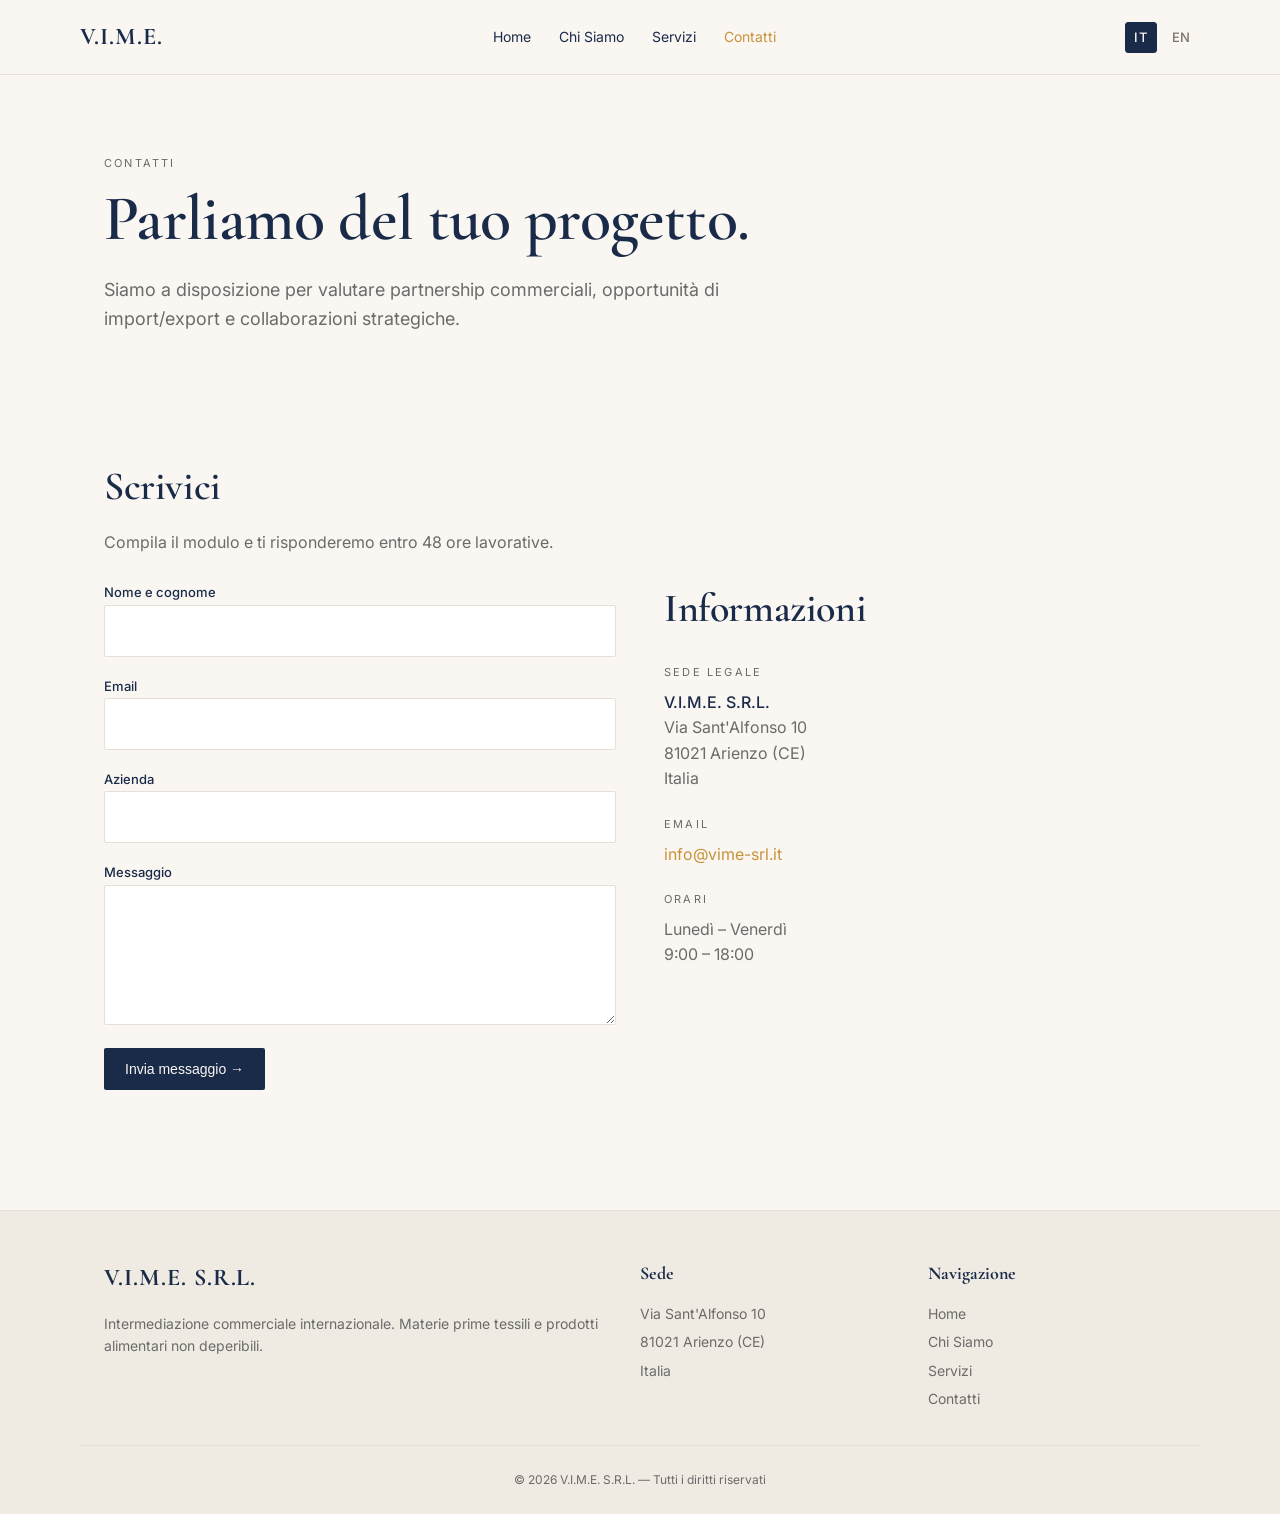
==== contatti.html @ bdb4779a "Add files via upload" ====
<!doctype html>
<html lang="it">
<head>
<meta charset="utf-8" />
<meta name="viewport" content="width=device-width, initial-scale=1" />
<title>Contatti — V.I.M.E. S.R.L.</title>
<meta name="description" content="Contatta V.I.M.E. S.R.L. per opportunità di import/export internazionale. Sede ad Arienzo (CE), Italia." />
<link rel="stylesheet" href="styles.css" />
</head>
<body>

<header class="site-header">
  <div class="container nav">
    <a href="index.html" class="brand">V.I.M.E.</a>
    <nav class="nav-links">
      <a href="index.html">Home</a>
      <a href="chi-siamo.html">Chi Siamo</a>
      <a href="servizi.html">Servizi</a>
      <a href="contatti.html" class="active">Contatti</a>
    </nav>
    <div class="lang-switch"><span class="lang-active">IT</span><a href="en/contact.html">EN</a></div>
  </div>
</header>

<section class="block" style="padding-top:80px; padding-bottom:40px;">
  <div class="container">
    <p class="eyebrow">Contatti</p>
    <h1 class="serif h1" style="margin-top:12px;">Parliamo del tuo progetto.</h1>
    <p class="muted" style="margin-top:24px; font-size:18px; max-width:640px;">Siamo a disposizione per valutare partnership commerciali, opportunità di import/export e collaborazioni strategiche.</p>
  </div>
</section>

<section class="block">
  <div class="container split">
    <div>
      <h2 class="serif h2">Scrivici</h2>
      <p class="muted" style="margin-top:12px; margin-bottom:24px;">Compila il modulo e ti risponderemo entro 48 ore lavorative.</p>
      <form class="form" onsubmit="event.preventDefault(); alert('Grazie! Ti ricontatteremo a breve.');">
        <div>
          <label for="nome">Nome e cognome</label>
          <input id="nome" type="text" required />
        </div>
        <div>
          <label for="email">Email</label>
          <input id="email" type="email" required />
        </div>
        <div>
          <label for="azienda">Azienda</label>
          <input id="azienda" type="text" />
        </div>
        <div>
          <label for="msg">Messaggio</label>
          <textarea id="msg" required></textarea>
        </div>
        <button type="submit" class="btn btn-primary" style="justify-self:start;">Invia messaggio →</button>
      </form>
    </div>
    <div>
      <h2 class="serif h2">Informazioni</h2>
      <div style="margin-top:24px;">
        <div style="margin-bottom:24px;">
          <p class="eyebrow">Sede legale</p>
          <p style="margin-top:8px; color:var(--primary); font-weight:500;">V.I.M.E. S.R.L.</p>
          <p class="muted">Via Sant'Alfonso 10<br/>81021 Arienzo (CE)<br/>Italia</p>
        </div>
        <div style="margin-bottom:24px;">
          <p class="eyebrow">Email</p>
          <p style="margin-top:8px;"><a href="mailto:info@vime-srl.it" style="color:var(--accent);">info@vime-srl.it</a></p>
        </div>
        <div>
          <p class="eyebrow">Orari</p>
          <p class="muted" style="margin-top:8px;">Lunedì – Venerdì<br/>9:00 – 18:00</p>
        </div>
      </div>
    </div>
  </div>
</section>

<footer class="site-footer">
  <div class="container grid">
    <div>
      <div class="brand" style="margin-bottom:12px;">V.I.M.E. S.R.L.</div>
      <p>Intermediazione commerciale internazionale. Materie prime tessili e prodotti alimentari non deperibili.</p>
    </div>
    <div>
      <h4>Sede</h4>
      <p>Via Sant'Alfonso 10</p>
      <p>81021 Arienzo (CE)</p>
      <p>Italia</p>
    </div>
    <div>
      <h4>Navigazione</h4>
      <a href="index.html">Home</a>
      <a href="chi-siamo.html">Chi Siamo</a>
      <a href="servizi.html">Servizi</a>
      <a href="contatti.html">Contatti</a>
    </div>
  </div>
  <div class="container copyright">© 2026 V.I.M.E. S.R.L. — Tutti i diritti riservati</div>
</footer>

</body>
</html>
---- styles.css ----
@import url('https://fonts.googleapis.com/css2?family=Cormorant+Garamond:wght@500;600;700&family=Inter:wght@400;500;600&display=swap');

:root {
  --bg: #faf7f2;
  --card: #ffffff;
  --primary: #1a2b4a;
  --primary-fg: #faf7f2;
  --muted: #6b6b6b;
  --border: #e6e0d6;
  --accent: #c8923a;
  --secondary: #f0ebe2;
}

* { box-sizing: border-box; margin: 0; padding: 0; }
html { scroll-behavior: smooth; }
body {
  font-family: 'Inter', system-ui, sans-serif;
  background: var(--bg);
  color: #1d1d1d;
  line-height: 1.6;
  -webkit-font-smoothing: antialiased;
}
img { max-width: 100%; height: auto; display: block; }
a { color: inherit; text-decoration: none; }

.serif { font-family: 'Cormorant Garamond', serif; font-weight: 600; letter-spacing: -0.01em; }
.container { max-width: 1120px; margin: 0 auto; padding: 0 24px; }
.muted { color: var(--muted); }
.eyebrow { font-size: 11px; letter-spacing: 0.2em; text-transform: uppercase; color: var(--muted); }

/* Header */
.site-header {
  position: sticky; top: 0; z-index: 50;
  background: rgba(250,247,242,0.9);
  backdrop-filter: blur(8px);
  border-bottom: 1px solid var(--border);
}
.nav { display: flex; align-items: center; justify-content: space-between; padding: 18px 0; }
.brand { font-family: 'Cormorant Garamond', serif; font-size: 24px; color: var(--primary); font-weight: 700; letter-spacing: 0.04em; }
.nav-links { display: flex; gap: 28px; font-size: 14px; }
.nav-links a { color: var(--primary); transition: color .2s; }
.nav-links a:hover, .nav-links a.active { color: var(--accent); }

/* Buttons */
.btn { display: inline-flex; align-items: center; gap: 8px; padding: 12px 20px; border-radius: 2px; font-size: 14px; font-weight: 500; transition: all .2s; cursor: pointer; border: 1px solid transparent; }
.btn-primary { background: var(--primary); color: var(--primary-fg); }
.btn-primary:hover { background: #243a63; }
.btn-outline { border-color: rgba(26,43,74,0.2); color: var(--primary); }
.btn-outline:hover { background: var(--secondary); }
.btn-accent { background: var(--accent); color: #fff; }
.btn-accent:hover { background: #b07f2c; }

/* Hero */
.hero { position: relative; overflow: hidden; }
.hero-bg { position: absolute; inset: 0; }
.hero-bg img { width: 100%; height: 100%; object-fit: cover; }
.hero-overlay { position: absolute; inset: 0; background: linear-gradient(to right, var(--bg), rgba(250,247,242,0.85) 50%, rgba(250,247,242,0.3)); }
.hero-inner { position: relative; padding: 120px 0 160px; }
.tag { display: inline-flex; align-items: center; gap: 8px; font-size: 11px; letter-spacing: 0.2em; text-transform: uppercase; background: rgba(200,146,58,0.2); color: #6b4a14; padding: 6px 12px; border-radius: 2px; }
.tag .dot { width: 6px; height: 6px; border-radius: 50%; background: var(--accent); }
.h1 { font-size: clamp(40px, 6vw, 64px); line-height: 1.05; color: var(--primary); max-width: 720px; margin-top: 24px; }
.hero p.lead { margin-top: 24px; font-size: 18px; color: var(--muted); max-width: 480px; }
.hero-actions { margin-top: 32px; display: flex; gap: 12px; flex-wrap: wrap; }

/* Sections */
section.block { padding: 80px 0; }
.h2 { font-size: clamp(30px, 4vw, 40px); color: var(--primary); }
.h3 { font-size: 22px; color: var(--primary); }

/* Grid */
.grid { display: grid; gap: 24px; }
.grid-2 { grid-template-columns: repeat(2, 1fr); }
.grid-3 { grid-template-columns: repeat(3, 1fr); }
.grid-4 { grid-template-columns: repeat(4, 1fr); }
@media (max-width: 860px) { .grid-2, .grid-3, .grid-4 { grid-template-columns: 1fr; } }

.card {
  background: var(--card); border: 1px solid var(--border);
  padding: 24px; border-radius: 2px; transition: border-color .2s;
}
.card:hover { border-color: var(--accent); }
.card .icon { width: 40px; height: 40px; display: grid; place-items: center; background: rgba(26,43,74,0.05); border-radius: 2px; margin-bottom: 16px; color: var(--primary); }
.card p { font-size: 14px; color: var(--muted); margin-top: 8px; }

.split { display: grid; grid-template-columns: 1fr 1fr; gap: 48px; align-items: center; }
@media (max-width: 860px) { .split { grid-template-columns: 1fr; } }

/* Stats */
.stats { background: var(--primary); color: var(--primary-fg); }
.stats .grid { padding: 60px 0; text-align: center; }
.stat-k { font-family: 'Cormorant Garamond', serif; font-size: 48px; color: var(--accent); font-weight: 600; }
.stat-v { margin-top: 8px; font-size: 14px; color: rgba(250,247,242,0.7); }

/* CTA */
.cta { background: rgba(240,235,226,0.5); border: 1px solid var(--border); padding: 48px; border-radius: 2px; display: flex; justify-content: space-between; align-items: center; gap: 24px; flex-wrap: wrap; }

/* Before/After */
.ba-card { padding: 32px; border-radius: 2px; }
.ba-old { border: 1px solid var(--border); background: var(--card); }
.ba-new { border: 1px solid var(--accent); background: rgba(200,146,58,0.08); }
.ba-card ul { list-style: none; margin-top: 16px; font-size: 14px; color: var(--muted); }
.ba-card li { padding: 4px 0; }

/* Pillar list */
.pillar { border-left: 2px solid var(--accent); padding-left: 24px; }
.pillar h3 { font-family: 'Cormorant Garamond', serif; font-size: 24px; color: var(--primary); }
.pillar p { margin-top: 6px; color: var(--muted); }

/* Form */
.form { display: grid; gap: 16px; max-width: 560px; }
.form label { font-size: 13px; color: var(--primary); font-weight: 500; }
.form input, .form textarea {
  width: 100%; padding: 12px 14px; border: 1px solid var(--border);
  background: var(--card); border-radius: 2px; font: inherit; color: inherit;
}
.form input:focus, .form textarea:focus { outline: 2px solid var(--accent); outline-offset: -1px; }
.form textarea { min-height: 140px; resize: vertical; }

/* Footer */
.site-footer { border-top: 1px solid var(--border); background: var(--secondary); padding: 48px 0 24px; margin-top: 40px; font-size: 14px; }
.site-footer .grid { grid-template-columns: 2fr 1fr 1fr; gap: 40px; }
@media (max-width: 860px) { .site-footer .grid { grid-template-columns: 1fr; } }
.site-footer h4 { font-family: 'Cormorant Garamond', serif; color: var(--primary); font-size: 18px; margin-bottom: 12px; }
.site-footer p, .site-footer a { color: var(--muted); display: block; padding: 3px 0; }
.copyright { text-align: center; margin-top: 32px; padding-top: 24px; border-top: 1px solid var(--border); color: var(--muted); font-size: 12px; }

.bullet-list { list-style: none; margin-top: 24px; }
.bullet-list li { display: flex; align-items: center; gap: 12px; padding: 6px 0; }
.bullet-list .dot { width: 8px; height: 8px; border-radius: 50%; background: var(--accent); flex-shrink: 0; }

/* Language switcher */
.lang-switch{display:inline-flex;gap:6px;align-items:center;margin-left:20px;font-size:13px;font-weight:500;letter-spacing:.05em}
.lang-switch a{color:#7a7468;text-decoration:none;padding:4px 8px;border:1px solid transparent;border-radius:3px;transition:all .15s}
.lang-switch a:hover{color:#1a2b4a;border-color:#1a2b4a}
.lang-switch .lang-active{padding:4px 8px;border:1px solid #1a2b4a;border-radius:3px;color:#1a2b4a;background:#1a2b4a;color:#faf7f2}
.site-header .nav{flex-wrap:wrap}
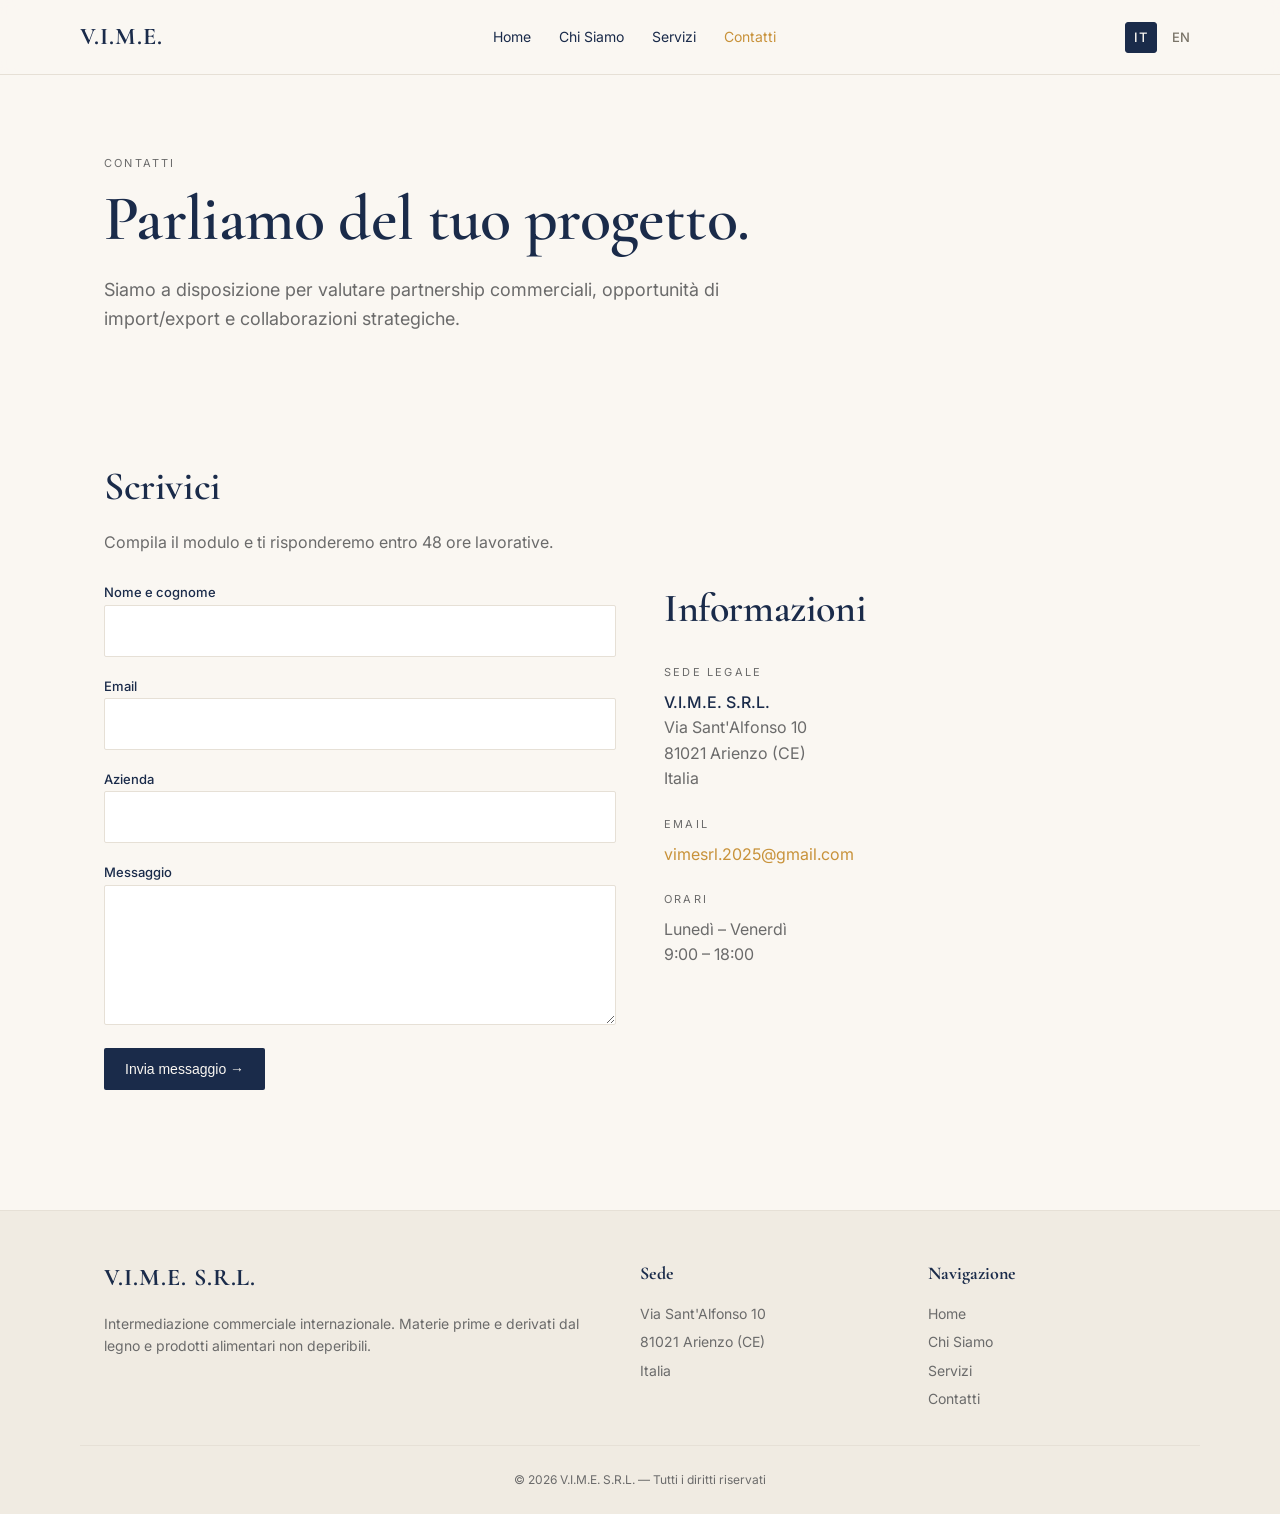
==== commit 0cfcb37c: "Add files via upload" ====
--- a/contatti.html
+++ b/contatti.html
@@ -65,7 +65,7 @@
         </div>
         <div style="margin-bottom:24px;">
           <p class="eyebrow">Email</p>
-          <p style="margin-top:8px;"><a href="mailto:info@vime-srl.it" style="color:var(--accent);">info@vime-srl.it</a></p>
+          <p style="margin-top:8px;"><a href="mailto:info@vime-srl.it" style="color:var(--accent);">vimesrl.2025@gmail.com</a></p>
         </div>
         <div>
           <p class="eyebrow">Orari</p>
@@ -80,7 +80,7 @@
   <div class="container grid">
     <div>
       <div class="brand" style="margin-bottom:12px;">V.I.M.E. S.R.L.</div>
-      <p>Intermediazione commerciale internazionale. Materie prime tessili e prodotti alimentari non deperibili.</p>
+      <p>Intermediazione commerciale internazionale. Materie prime e derivati dal legno e prodotti alimentari non deperibili.</p>
     </div>
     <div>
       <h4>Sede</h4>
